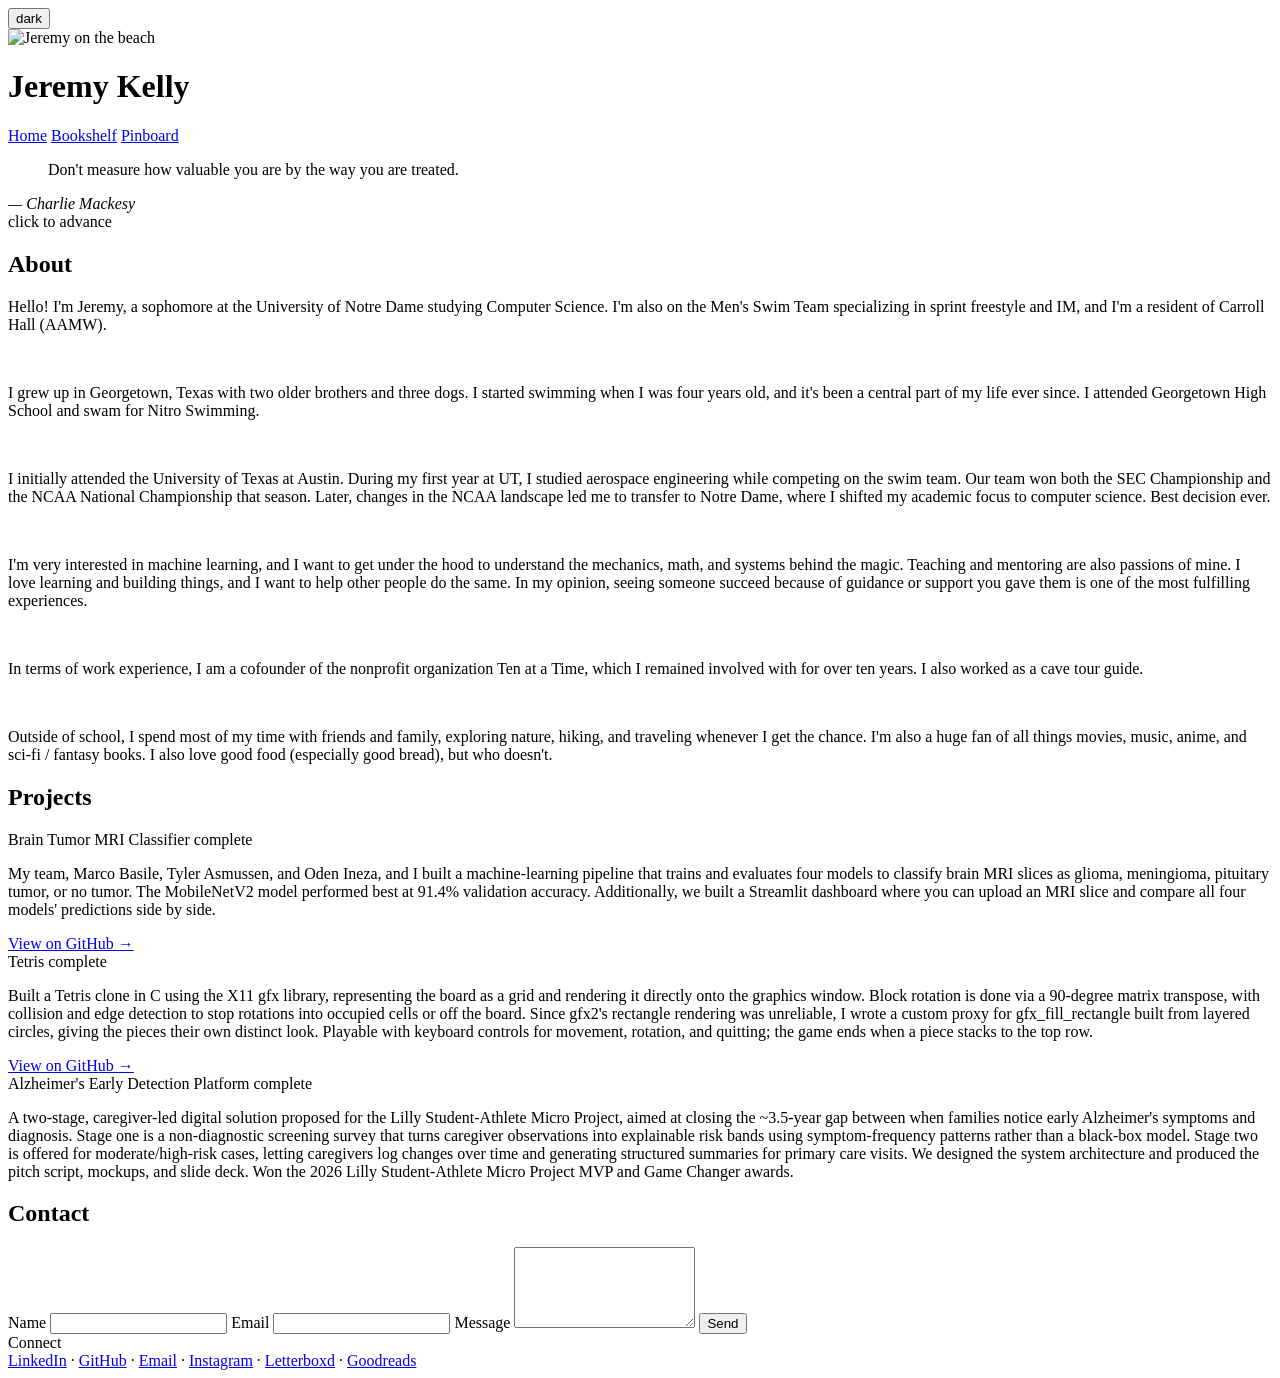
==== index.html @ 37372057 "add project descriptions" ====
<!DOCTYPE html>
<html lang="en">
    <head>
        <meta charset="UTF-8">
        <meta name="description" content="Personal website of Jeremy Kelly.">
        <meta name="viewport" content="width=device-width, initial-scale=1.0">
        <meta property="og:type" content="website">
        <meta property="og:title" content="Jeremy Kelly">
        <meta property="og:description" content="Personal website of Jeremy Kelly.">
        <meta property="og:url" content="https://keremyjelly.github.io/jelly-personal-website/">
        <meta property="og:image" content="https://keremyjelly.github.io/jelly-personal-website/assets/images/jelly-beach-smile.JPG">
        <meta name="twitter:card" content="summary_large_image">
        <meta name="twitter:title" content="Jeremy Kelly">
        <meta name="twitter:description" content="Personal website of Jeremy Kelly.">
        <meta name="twitter:image" content="https://keremyjelly.github.io/jelly-personal-website/assets/images/jelly-beach-smile.JPG">
        <base href="/jelly-personal-website/">
        <link rel="stylesheet" href="assets/style.css">
        <title>Jeremy Kelly</title>
        <!-- Set theme before CSS renders to prevent flash of wrong theme -->
        <script>
            (function () {
                const saved = localStorage.getItem('theme');
                const prefersLight = window.matchMedia('(prefers-color-scheme: light)').matches;
                document.documentElement.setAttribute('data-theme', saved || (prefersLight ? 'light' : 'dark'));
            })();
        </script>
    </head>
    <body>
        <button class="theme-toggle" id="themeToggle" onclick="toggleTheme()">dark</button>

        <div class="container">
            <main class="centered-content">
                <img src="assets/images/jelly-beach-smile.JPG" alt="Jeremy on the beach" class="profile-pic">
                <h1>Jeremy Kelly</h1>
                <div class="nav">
                    <a class="btn" href="index.html">Home</a>
                    <a class="btn" href="bookshelf.html">Bookshelf</a>
                    <a class="btn" href="pinboard.html">Pinboard</a>
                </div>

                <!-- Quote widget: sits like an inscription at the top of the journal page -->
                <div class="quote-widget" id="quoteWidget" onclick="advanceQuote()">
                    <blockquote class="quote-text" id="quoteText"></blockquote>
                    <cite class="quote-author" id="quoteAuthor"></cite>
                    <div class="quote-hint">click to advance</div>
                </div>

                <h2>About</h2>
                <div class="body-text-container">
                    <p class="body-text">
                        Hello! I'm Jeremy, a sophomore at the University of Notre Dame studying Computer Science.
                        I'm also on the Men's Swim Team specializing in sprint freestyle and IM, and I'm a resident of Carroll Hall (AAMW).
                    </p>
                    <br>
                    <p class="body-text">
                        I grew up in Georgetown, Texas with two older brothers and three dogs.
                        I started swimming when I was four years old, and it's been a central part of my life ever since.
                        I attended Georgetown High School and swam for Nitro Swimming.
                    </p>
                    <br>
                    <p class="body-text">
                        I initially attended the University of Texas at Austin.
                        During my first year at UT, I studied aerospace engineering while competing on the swim team.
                        Our team won both the SEC Championship and the NCAA National Championship that season.
                        Later, changes in the NCAA landscape led me to transfer to Notre Dame, where I shifted my academic focus to computer science.
                        Best decision ever.
                    </p>
                    <br>
                    <p class="body-text">
                        I'm very interested in machine learning, and I want to get under the hood to understand the mechanics, math, and systems behind the magic.
                        Teaching and mentoring are also passions of mine. I love learning and building things, and I want to help other people do the same.
                        In my opinion, seeing someone succeed because of guidance or support you gave them is one of the most fulfilling experiences.
                    </p>
                    <br>
                    <p class="body-text">
                        In terms of work experience, I am a cofounder of the nonprofit organization Ten at a Time, which I remained involved with for over ten years.
                        I also worked as a cave tour guide.
                    </p>
                    <br>
                    <p class="body-text">
                        Outside of school, I spend most of my time with friends and family, exploring nature, hiking, and traveling whenever I get the chance.
                        I'm also a huge fan of all things movies, music, anime, and sci-fi / fantasy books.
                        I also love good food (especially good bread), but who doesn't.
                    </p>
                </div>

                <h2>Projects</h2>
                <div class="project-list">
                    <div class="project-item">
                        <div class="project-header">
                            <span class="project-title">Brain Tumor MRI Classifier</span>
                            <span class="project-status status-complete">complete</span>
                        </div>
                        <p class="project-desc">
                            My team, Marco Basile, Tyler Asmussen, and Oden Ineza, and I built a machine-learning pipeline that trains and evaluates four models to 
                            classify brain MRI slices as glioma, meningioma, pituitary tumor, or no tumor. The MobileNetV2 model performed best at 91.4% validation 
                            accuracy. Additionally, we built a Streamlit dashboard where you can upload an MRI slice and compare all four models' predictions side by side.
                        </p>
                        <a class="project-link" href="https://github.com/keremyjelly/tumor-classification">View on GitHub →</a>
                    </div>
                    <div class="project-item">
                        <div class="project-header">
                            <span class="project-title">Tetris</span>
                            <span class="project-status status-complete">complete</span>
                        </div>
                        <p class="project-desc">
                            Built a Tetris clone in C using the X11 gfx library, representing the board as a grid and rendering it directly onto the graphics window. Block rotation is done via a 90-degree matrix transpose, with collision and edge detection to stop rotations into occupied cells or off the board. Since gfx2's rectangle rendering was unreliable, I wrote a custom proxy for gfx_fill_rectangle built from layered circles, giving the pieces their own distinct look. Playable with keyboard controls for movement, rotation, and quitting; the game ends when a piece stacks to the top row.
                        </p>
                        <a class="project-link" href="https://github.com/keremyjelly/tetris-clone">View on GitHub →</a>
                    </div>
                    <div class="project-item">
                        <div class="project-header">
                            <span class="project-title">Alzheimer's Early Detection Platform</span>
                            <span class="project-status status-complete">complete</span>
                        </div>
                        <p class="project-desc">
                            A two-stage, caregiver-led digital solution proposed for the Lilly Student-Athlete Micro Project, aimed at closing the ~3.5-year gap between when families notice early Alzheimer's symptoms and diagnosis. Stage one is a non-diagnostic screening survey that turns caregiver observations into explainable risk bands using symptom-frequency patterns rather than a black-box model. Stage two is offered for moderate/high-risk cases, letting caregivers log changes over time and generating structured summaries for primary care visits. We designed the system architecture and produced the pitch script, mockups, and slide deck. Won the 2026 Lilly Student-Athlete Micro Project MVP and Game Changer awards.
                        </p>
                    </div>
                </div>

                <h2 id="contact">Contact</h2>
                <form class="contact-form" id="contactForm" action="https://formspree.io/f/xrenbrzl" method="POST">
                    <!-- Redirects back here after a successful submit, instead of Formspree's generic page -->
                    <input type="hidden" name="_next" value="https://keremyjelly.github.io/jelly-personal-website/index.html?sent=true#contact">
                    <input type="hidden" name="_subject" value="New message from jeremykelly's site">
                    <!-- Honeypot: bots tend to fill every field; real visitors never see this one -->
                    <input type="text" name="_gotcha" style="display:none">

                    <label class="form-label" for="contact-name">Name</label>
                    <input class="form-input" type="text" id="contact-name" name="name" required>

                    <label class="form-label" for="contact-email">Email</label>
                    <input class="form-input" type="email" id="contact-email" name="email" required>

                    <label class="form-label" for="contact-message">Message</label>
                    <textarea class="form-input" id="contact-message" name="message" rows="5" required></textarea>

                    <button class="form-submit" type="submit">Send</button>
                </form>
                <p class="form-success" id="formSuccess" hidden>Thanks — I'll get back to you soon.</p>
            </main>
        </div>

        <footer class="colophon">
            <div class="colophon-name">Connect</div>
            <nav class="colophon-links">
                <a href="https://www.linkedin.com/in/jeremy-kelly-074359347">LinkedIn</a>
                <span>·</span>
                <a href="https://github.com/keremyjelly">GitHub</a>
                <span>·</span>
                <a href="mailto:jskelly2024@gmail.com">Email</a>
                <span>·</span>
                <a href="https://www.instagram.com/keremyjelly/">Instagram</a>
                <span>·</span>
                <a href="https://letterboxd.com/jkell_/">Letterboxd</a>
                <span>·</span>
                <a href="https://www.goodreads.com/user/show/188715507-jeremy-kelly">Goodreads</a>
            </nav>
        </footer>

        <script>
            // ── Theme toggle ──────────────────────────────────────────
            function toggleTheme() {
                const current = document.documentElement.getAttribute('data-theme');
                const next = current === 'dark' ? 'light' : 'dark';
                document.documentElement.setAttribute('data-theme', next);
                localStorage.setItem('theme', next);
                updateToggleLabel();
            }

            function updateToggleLabel() {
                const current = document.documentElement.getAttribute('data-theme');
                // Show the mode you'd switch TO, so the user knows what the button does
                document.getElementById('themeToggle').textContent = current === 'dark' ? 'light' : 'dark';
            }

            updateToggleLabel();

            // ── Quote cycler ──────────────────────────────────────────
            const quotes = [
                { text: "Don't measure how valuable you are by the way you are treated.", author: "— Charlie Mackesy" },
                { text: "Do you see how infinite you are?", author: "— Takehiko Inoue" },
                { text: "Preoccupied with a single leaf, you won't see the tree. Preoccupied with a single tree, you'll miss the entire forest.", author: "— Takehiko Inoue" },
                { text: "The beaten have one hope: to lose all hope.", author: "— Virgil" },
                { text: "All truly strong people are kind.", author: "— Takehiko Inoue" },
                { text: "In some way, suffering ceases to be suffering at the moment it finds a meaning, such as the meaning of a sacrifice.", author: "— Viktor E. Frankl" },
            ];

            let currentIndex = 0;
            let autoTimer;

            function showQuote(index) {
                const textEl = document.getElementById("quoteText");
                const authorEl = document.getElementById("quoteAuthor");
                const widget = document.getElementById("quoteWidget");

                widget.classList.add("fading");

                setTimeout(() => {
                    textEl.textContent = quotes[index].text;
                    authorEl.textContent = quotes[index].author;
                    widget.classList.remove("fading");
                }, 400);
            }

            function advanceQuote() {
                currentIndex = (currentIndex + 1) % quotes.length;
                showQuote(currentIndex);
                // Reset timer so a click doesn't get immediately overridden
                resetTimer();
            }

            function resetTimer() {
                clearInterval(autoTimer);
                autoTimer = setInterval(() => {
                    currentIndex = (currentIndex + 1) % quotes.length;
                    showQuote(currentIndex);
                }, 6000);
            }

            showQuote(currentIndex);
            resetTimer();

            // ── Contact form success state ───────────────────────────
            // Formspree's _next field redirects back here with ?sent=true
            // after a successful submit; swap the form for a thank-you note.
            if (new URLSearchParams(window.location.search).get('sent') === 'true') {
                document.getElementById('contactForm').hidden = true;
                document.getElementById('formSuccess').hidden = false;
            }
        </script>
    </body>
</html>
---- assets/style.css ----
@import url("https://fonts.googleapis.com/css2?family=EB+Garamond:ital,wght@0,400;0,500;0,600;1,400;1,500&family=Caveat:wght@400;500&display=swap");

/* ── Theme tokens ─────────────────────────────────────────── */
:root {
    --bg:          #f5efe6;
    --surface:     #ede3d4;
    --text:        #2c1f14;
    --text-muted:  #7a6552;
    --accent:      #b07d56;
    --link:        #7a3b1e;
    --shadow:      rgba(44, 31, 20, 0.14);
    --rule:        #c9aa88;
}

[data-theme="dark"] {
    --bg:          #1c1008;
    --surface:     #261508;
    --text:        #e8d5b7;
    --text-muted:  #9e8060;
    --accent:      #7a5c3a;
    --link:        #c9956a;
    --shadow:      rgba(0, 0, 0, 0.55);
    --rule:        #4a3320;
}

/* ── Base ─────────────────────────────────────────────────── */
html, body {
    margin: 0;
    padding: 0;
    width: 100%;
    min-height: 100%;
    background-color: var(--bg);
    color: var(--text);
    transition: background-color 0.35s ease, color 0.35s ease;
}

/* ── Layout ───────────────────────────────────────────────── */
.container {
    display: flex;
    align-items: flex-start;
    max-width: 720px;
    margin: 0 auto;
    padding: 2em 1em 2.5em;
    background-color: var(--bg);
    transition: background-color 0.35s ease;
}

.centered-content {
    display: flex;
    flex-direction: column;
    align-items: center;
    width: 100%;
}

/* ── Theme toggle ─────────────────────────────────────────── */
.theme-toggle {
    position: fixed;
    top: 1rem;
    right: 1rem;
    font-family: 'EB Garamond', serif;
    font-size: 0.9em;
    font-style: italic;
    background: var(--surface);
    color: var(--text);
    border: 1px solid var(--accent);
    border-radius: 2px;
    padding: 0.3em 0.8em;
    cursor: pointer;
    z-index: 100;
    transition: background 0.25s, color 0.25s, border-color 0.25s;
}

.theme-toggle:hover {
    background: var(--accent);
    color: var(--bg);
}

/* ── Profile image — polaroid ─────────────────────────────── */
img.profile-pic {
    width: 340px;
    height: auto;
    display: block;
    border-radius: 1px;
    margin: 1em auto;
    padding: 10px 10px 38px;
    background-color: #faf6f0;
    box-shadow: 3px 5px 18px var(--shadow), 0 1px 4px var(--shadow);
    filter: sepia(0.3) saturate(1.2) contrast(0.93) brightness(1.04);
    transform: rotate(-1.4deg);
}

/* ── Headings ─────────────────────────────────────────────── */
h1 {
    font-family: 'EB Garamond', serif;
    font-size: 3em;
    font-weight: 500;
    margin-top: 0.6em;
    margin-bottom: 0.2em;
    text-align: center;
    color: var(--text);
    letter-spacing: 0.02em;
}

h2 {
    font-family: 'EB Garamond', serif;
    font-size: 1.55em;
    font-weight: 500;
    font-style: italic;
    margin-top: 1.8em;
    margin-bottom: 0.4em;
    text-align: center;
    color: var(--text);
}

/* ── Navigation ───────────────────────────────────────────── */
.nav {
    display: flex;
    gap: 1.8em;
    margin: 0.4em 0 0.5em;
}

.btn {
    font-family: 'EB Garamond', serif;
    font-size: 1.05em;
    color: var(--link);
    text-decoration: none;
    border-bottom: 1px solid transparent;
    padding-bottom: 1px;
    transition: border-color 0.2s ease;
    background: none;
}

.btn:hover {
    border-bottom-color: var(--link);
}

/* ── Quote widget — journal header ────────────────────────── */
.quote-widget {
    width: 100%;
    max-width: 680px;
    cursor: pointer;
    padding: 0.9em 0.5em;
    margin: 1.2em 0 0.5em;
    border-top: 1px solid var(--rule);
    border-bottom: 1px solid var(--rule);
    text-align: center;
    opacity: 1;
    transition: opacity 0.4s ease;
}

.quote-widget.fading {
    opacity: 0;
}

.quote-text {
    font-family: 'Caveat', cursive;
    font-size: 1.4em;
    line-height: 1.5em;
    color: var(--text);
    margin: 0 0 0.4em;
    font-style: italic;
}

.quote-author {
    font-family: 'Caveat', cursive;
    font-size: 1.05em;
    color: var(--text-muted);
    display: block;
    text-align: right;
    padding-right: 0.75em;
}

.quote-hint {
    font-family: 'EB Garamond', serif;
    font-size: 0.72em;
    font-style: italic;
    color: var(--accent);
    margin-top: 0.6em;
    opacity: 0.75;
}

/* ── Body text ────────────────────────────────────────────── */
.body-text-container {
    width: 100%;
    max-width: 680px;
}

.body-text {
    font-family: 'EB Garamond', serif;
    font-size: 1.15em;
    line-height: 1.85em;
    text-indent: 2em;
    margin-top: 0;
    margin-bottom: 0;
    max-width: 680px;
    width: 100%;
    text-align: left;
    color: var(--text);
}

.body-text-container ul {
    padding-left: 1.5em;
    margin-top: 0.5em;
}

.body-text-container li.body-text {
    text-indent: 0;
    margin-bottom: 0.3em;
}

/* ── Colophon footer ──────────────────────────────────────── */
.colophon {
    text-align: center;
    padding: 2em 1.5em 3em;
    border-top: 1px solid var(--rule);
    margin-top: 1em;
}

.colophon-name {
    font-family: 'EB Garamond', serif;
    font-size: 0.95em;
    font-style: italic;
    color: var(--text-muted);
    margin-bottom: 0.6em;
    letter-spacing: 0.04em;
}

.colophon-links {
    display: flex;
    justify-content: center;
    align-items: center;
    flex-wrap: wrap;
    gap: 0.4em 0.6em;
    font-family: 'EB Garamond', serif;
    font-size: 0.9em;
}

.colophon-links a {
    color: var(--link);
    text-decoration: none;
    border-bottom: 1px solid transparent;
    transition: border-color 0.2s ease;
}

.colophon-links a:hover {
    border-bottom-color: var(--link);
}

.colophon-links span {
    color: var(--rule);
    user-select: none;
}

/* ── Projects ─────────────────────────────────────────────── */
.project-list {
    width: 100%;
    max-width: 680px;
    margin: 0.5em 0 2em;
}

.project-item {
    padding: 0.9em 0;
    border-bottom: 1px solid var(--rule);
}

.project-item:first-child {
    border-top: 1px solid var(--rule);
}

.project-header {
    display: flex;
    align-items: baseline;
    justify-content: space-between;
    gap: 1em;
    margin-bottom: 0.3em;
}

.project-title {
    font-family: 'EB Garamond', serif;
    font-size: 1.1em;
    font-weight: 500;
    color: var(--text);
}

.project-status {
    font-family: 'EB Garamond', serif;
    font-size: 0.78em;
    font-style: italic;
    white-space: nowrap;
    color: var(--text-muted);
}

.project-desc {
    font-family: 'EB Garamond', serif;
    font-size: 0.97em;
    line-height: 1.6em;
    color: var(--text-muted);
    margin: 0;
}

.project-link {
    display: inline-block;
    font-family: 'EB Garamond', serif;
    font-size: 0.92em;
    font-style: italic;
    color: var(--link);
    text-decoration: none;
    border-bottom: 1px solid transparent;
    margin-top: 0.5em;
    transition: border-color 0.2s ease;
}

.project-link:hover {
    border-bottom-color: var(--link);
}

/* ── Contact form ─────────────────────────────────────────── */
.contact-form {
    width: 100%;
    max-width: 480px;
    margin: 0.5em 0 2em;
    display: flex;
    flex-direction: column;
}

/* Our own display:flex above would otherwise beat the browser's
   default [hidden] { display: none } rule, since both are
   author-origin-equivalent and match on the same element. */
.contact-form[hidden] {
    display: none;
}

.form-label {
    font-family: 'EB Garamond', serif;
    font-size: 0.95em;
    font-style: italic;
    color: var(--text-muted);
    margin: 0.9em 0 0.3em;
}

.form-input {
    font-family: 'EB Garamond', serif;
    font-size: 1em;
    color: var(--text);
    background-color: var(--surface);
    border: 1px solid var(--rule);
    border-radius: 2px;
    padding: 0.5em 0.7em;
    transition: border-color 0.2s ease;
}

.form-input:focus {
    outline: none;
    border-color: var(--accent);
}

textarea.form-input {
    resize: vertical;
    font-size: 1em;
}

.form-submit {
    font-family: 'EB Garamond', serif;
    font-size: 1em;
    font-style: italic;
    align-self: flex-start;
    margin-top: 1.2em;
    background: var(--surface);
    color: var(--text);
    border: 1px solid var(--accent);
    border-radius: 2px;
    padding: 0.4em 1.3em;
    cursor: pointer;
    transition: background 0.25s, color 0.25s;
}

.form-submit:hover {
    background: var(--accent);
    color: var(--bg);
}

.form-success {
    font-family: 'EB Garamond', serif;
    font-size: 1.05em;
    font-style: italic;
    color: var(--text-muted);
    margin: 0.5em 0 2em;
}

/* ── Cork board ───────────────────────────────────────────── */
.corkboard {
    width: 100%;
    box-sizing: border-box;
    padding: 3.5rem 1.5rem 4rem;
    background-color: #b8966a;
    background-image:
        repeating-linear-gradient(
            0deg,
            transparent, transparent 2px,
            rgba(0, 0, 0, 0.03) 2px, rgba(0, 0, 0, 0.03) 3px
        ),
        repeating-linear-gradient(
            90deg,
            transparent, transparent 5px,
            rgba(160, 110, 50, 0.07) 5px, rgba(160, 110, 50, 0.07) 6px
        );
    box-shadow: inset 0 3px 14px rgba(0, 0, 0, 0.22), inset 0 -3px 10px rgba(0, 0, 0, 0.16);
}

[data-theme="dark"] .corkboard {
    background-color: #6b4c2a;
    background-image:
        repeating-linear-gradient(
            0deg,
            transparent, transparent 2px,
            rgba(0, 0, 0, 0.05) 2px, rgba(0, 0, 0, 0.05) 3px
        ),
        repeating-linear-gradient(
            90deg,
            transparent, transparent 5px,
            rgba(90, 60, 20, 0.1) 5px, rgba(90, 60, 20, 0.1) 6px
        );
}

.board-grid {
    display: flex;
    flex-wrap: wrap;
    justify-content: center;
    align-items: flex-start;
    gap: 7rem 6rem;
    max-width: 1000px;
    margin: 0 auto;
}

/* Shared pin dot */
.pin-card {
    position: relative;
    transform: rotate(var(--rot, 0deg)) translateY(var(--mt, 0px));
    transition: transform 0.2s ease, box-shadow 0.2s ease, z-index 0s;
    z-index: 1;
}

.pin-card:hover {
    transform: rotate(0deg) translateY(var(--mt, 0px)) scale(1.04);
    z-index: 10;
}

.pin-card::before {
    content: '';
    position: absolute;
    top: -10px;
    left: 50%;
    transform: translateX(-50%);
    width: 14px;
    height: 14px;
    border-radius: 50%;
    background: radial-gradient(circle at 38% 35%, #e8cfa0, #7a5010);
    box-shadow: 0 2px 5px rgba(0, 0, 0, 0.5);
    z-index: 2;
}

/* Note cards */
.note-card {
    width: 210px;
    background-color: #fdf5e4;
    padding: 1.4em 1.2em 1em;
    box-shadow: 2px 4px 14px rgba(0, 0, 0, 0.3);
    text-decoration: none;
    display: block;
    color: inherit;
}

[data-theme="dark"] .note-card {
    background-color: #efe0bc;
}

.note-card:hover {
    box-shadow: 4px 7px 22px rgba(0, 0, 0, 0.38);
}

.note-title {
    font-family: 'Caveat', cursive;
    font-size: 1.25em;
    font-weight: 500;
    color: #2c1f14;
    margin: 0 0 0.5em;
    line-height: 1.3;
}

.note-body {
    font-family: 'EB Garamond', serif;
    font-size: 0.88em;
    line-height: 1.55em;
    color: #4a3728;
    margin: 0 0 1em;
}

.note-date {
    font-family: 'EB Garamond', serif;
    font-size: 0.78em;
    font-style: italic;
    color: #7a6552;
    display: block;
    text-align: right;
}

/* Polaroid cards */
.polaroid-card {
    width: 176px;
    background-color: #faf6f0;
    padding: 8px 8px 36px;
    box-shadow: 2px 4px 14px rgba(0, 0, 0, 0.3);
}

.polaroid-card:hover {
    box-shadow: 4px 7px 22px rgba(0, 0, 0, 0.38);
}

.polaroid-placeholder {
    width: 100%;
    aspect-ratio: 1;
    background-color: #d6c9b0;
    display: flex;
    align-items: center;
    justify-content: center;
}

.polaroid-placeholder-text {
    font-family: 'EB Garamond', serif;
    font-size: 0.8em;
    font-style: italic;
    color: #8a7a65;
}

.polaroid-caption {
    font-family: 'Caveat', cursive;
    font-size: 1em;
    color: #3d2b1f;
    text-align: center;
    margin: 0.5em 0 0;
}

/* Board footer */
.board-footer {
    text-align: center;
    padding: 2.2em 0 1em;
    background-color: var(--bg);
    transition: background-color 0.35s ease;
}

.view-all-link {
    font-family: 'EB Garamond', serif;
    font-size: 1.05em;
    font-style: italic;
    color: var(--link);
    text-decoration: none;
    border-bottom: 1px solid transparent;
    transition: border-color 0.2s ease;
}

.view-all-link:hover {
    border-bottom-color: var(--link);
}

/* ── Blog list ────────────────────────────────────────────── */
.blog-list {
    width: 100%;
    max-width: 620px;
    margin: 1.5em 0 2.5em;
}

.blog-list-empty {
    width: 100%;
    max-width: 620px;
    margin: 1.5em 0 2.5em;
    text-align: center;
}

.blog-list-empty .body-text {
    text-indent: 0;
    color: var(--text-muted);
    font-style: italic;
}

.blog-list-item {
    display: flex;
    align-items: baseline;
    gap: 1.2em;
    padding: 0.55em 0 0.55em 0.75em;
    border-bottom: 1px solid var(--rule);
    border-left: 3px solid transparent;
}

.blog-list-item:first-child {
    border-top: 1px solid var(--rule);
}

.blog-list-item:nth-child(5n+1) { border-left-color: #c9a8b2; } /* dusty rose */
.blog-list-item:nth-child(5n+2) { border-left-color: #a8b8a0; } /* sage green */
.blog-list-item:nth-child(5n+3) { border-left-color: #a8b4c8; } /* muted blue */
.blog-list-item:nth-child(5n+4) { border-left-color: #c4b0cc; } /* soft lavender */
.blog-list-item:nth-child(5n+5) { border-left-color: #c8b89a; } /* warm sand */

.blog-list-item time {
    font-family: 'EB Garamond', serif;
    font-size: 0.88em;
    font-style: italic;
    color: var(--text-muted);
    white-space: nowrap;
    flex-shrink: 0;
}

.blog-list-item a {
    font-family: 'EB Garamond', serif;
    font-size: 1.05em;
    color: var(--link);
    text-decoration: none;
    border-bottom: 1px solid transparent;
    transition: border-color 0.2s ease;
}

.blog-list-item a:hover {
    border-bottom-color: var(--link);
}

/* ── Film cards (Letterboxd recents) ─────────────────────── */
.films-section {
    max-width: 940px;
    margin: 3.5rem auto 0;
    padding-top: 1.5rem;
    border-top: 1px solid rgba(255, 255, 255, 0.12);
}

.board-label {
    font-family: 'Caveat', cursive;
    font-size: 1.1em;
    color: rgba(255, 255, 255, 0.55);
    text-align: center;
    margin: 0 0 1.5rem;
    letter-spacing: 0.06em;
}

.films-row {
    display: flex;
    flex-wrap: wrap;
    justify-content: center;
    gap: 2rem 1.8rem;
}

.film-poster {
    width: 100%;
    aspect-ratio: 2 / 3;
    object-fit: cover;
    display: block;
    filter: sepia(0.25) saturate(1.15) contrast(0.93) brightness(1.03);
}

.film-rating {
    font-family: 'Caveat', cursive;
    font-size: 0.95em;
    color: #3d2b1f;
    text-align: center;
    margin: 0.2em 0 0;
}

/* ── Ticket stub (film cards) ─────────────────────────────── */
.ticket-card {
    display: flex;
    width: 300px;
    height: 115px;
    background-color: #fdf5e4;
    box-shadow: 2px 4px 14px rgba(0, 0, 0, 0.3);
    overflow: hidden;
}

/* Reposition pin to top-left punch-hole style */
.ticket-card::before {
    top: 12px;
    left: 14px;
    transform: none;
}

.ticket-card:hover {
    box-shadow: 4px 7px 22px rgba(0, 0, 0, 0.38);
}

[data-theme="dark"] .ticket-card {
    background-color: #efe0bc;
}

.ticket-main {
    flex: 1;
    padding: 0.75em 1.5em 1.25em 2em;
    border-right: 2px dashed #c9aa88;
    display: flex;
    flex-direction: column;
    justify-content: center;
    gap: 0.2em;
    min-width: 0;
}

.ticket-stub {
    width: 54px;
    flex-shrink: 0;
    display: flex;
    align-items: center;
    justify-content: center;
}

.ticket-title {
    font-family: 'Caveat', cursive;
    font-size: 1.15em;
    font-weight: 500;
    color: #2c1f14;
    margin: 0;
    line-height: 1.2;
    white-space: nowrap;
    overflow: hidden;
    text-overflow: ellipsis;
}

.ticket-meta {
    font-family: 'EB Garamond', serif;
    font-size: 0.8em;
    font-style: italic;
    color: #7a6552;
    margin: 0;
}

.ticket-note {
    font-family: 'EB Garamond', serif;
    font-size: 0.82em;
    color: #4a3728;
    margin: 0;
    white-space: nowrap;
    overflow: hidden;
    text-overflow: ellipsis;
}

.ticket-stub-text {
    font-family: 'Caveat', cursive;
    font-size: 0.88em;
    color: #7a6552;
    writing-mode: vertical-rl;
    transform: rotate(180deg);
    letter-spacing: 0.05em;
}

/* ── ASCII art ────────────────────────────────────────────── */
.ascii-art {
    font-family: 'EB Garamond', serif;
    font-size: 0.8em;
    line-height: 1em;
    white-space: pre;
    text-align: center;
    margin-top: 1em;
    margin-bottom: 0.5em;
    color: var(--text);
    font-style: normal;
}

/* ── Responsive ───────────────────────────────────────────────
   Everything above is written desktop-first (fixed widths,
   large gaps), so these breakpoints override downward instead
   of building up. Two stops: 768px catches tablets (iPad
   portrait is exactly 768px), 480px catches phones. */

/* Tablet and below */
@media (max-width: 768px) {
    .container {
        padding: 1.75em 1em 2em;
    }

    h1 {
        font-size: 2.3em;
    }

    img.profile-pic {
        width: 260px;
    }

    /* The desktop gap (7rem 6rem) was sized for a wide corkboard;
       at tablet width it leaves huge dead space between cards. */
    .corkboard {
        padding: 2.5rem 1rem 3rem;
    }

    .board-grid {
        gap: 4rem 2.5rem;
    }
}

/* Phone */
@media (max-width: 480px) {
    h1 {
        font-size: 1.9em;
    }

    img.profile-pic {
        width: 190px;
        padding: 8px 8px 28px;
    }

    .quote-text {
        font-size: 1.2em;
    }

    .nav {
        gap: 1.1em;
    }

    .corkboard {
        padding: 2rem 0.75rem 2.5rem;
    }

    .board-grid {
        gap: 2.5rem 1.5rem;
    }

    .films-row {
        gap: 1.5rem 1rem;
    }

    /* Title + status share a row via space-between; a long title
       ("Brain Tumor MRI Classifier") next to "complete" no longer
       fits one line at phone width, so let it wrap. */
    .project-header {
        flex-wrap: wrap;
    }

    /* Date + link sit side by side by default; stack them so the
       date doesn't force the link into a narrow leftover column. */
    .blog-list-item {
        flex-direction: column;
        align-items: flex-start;
        gap: 0.2em;
    }

    .colophon-links {
        gap: 0.3em 0.5em;
        font-size: 0.85em;
    }
}
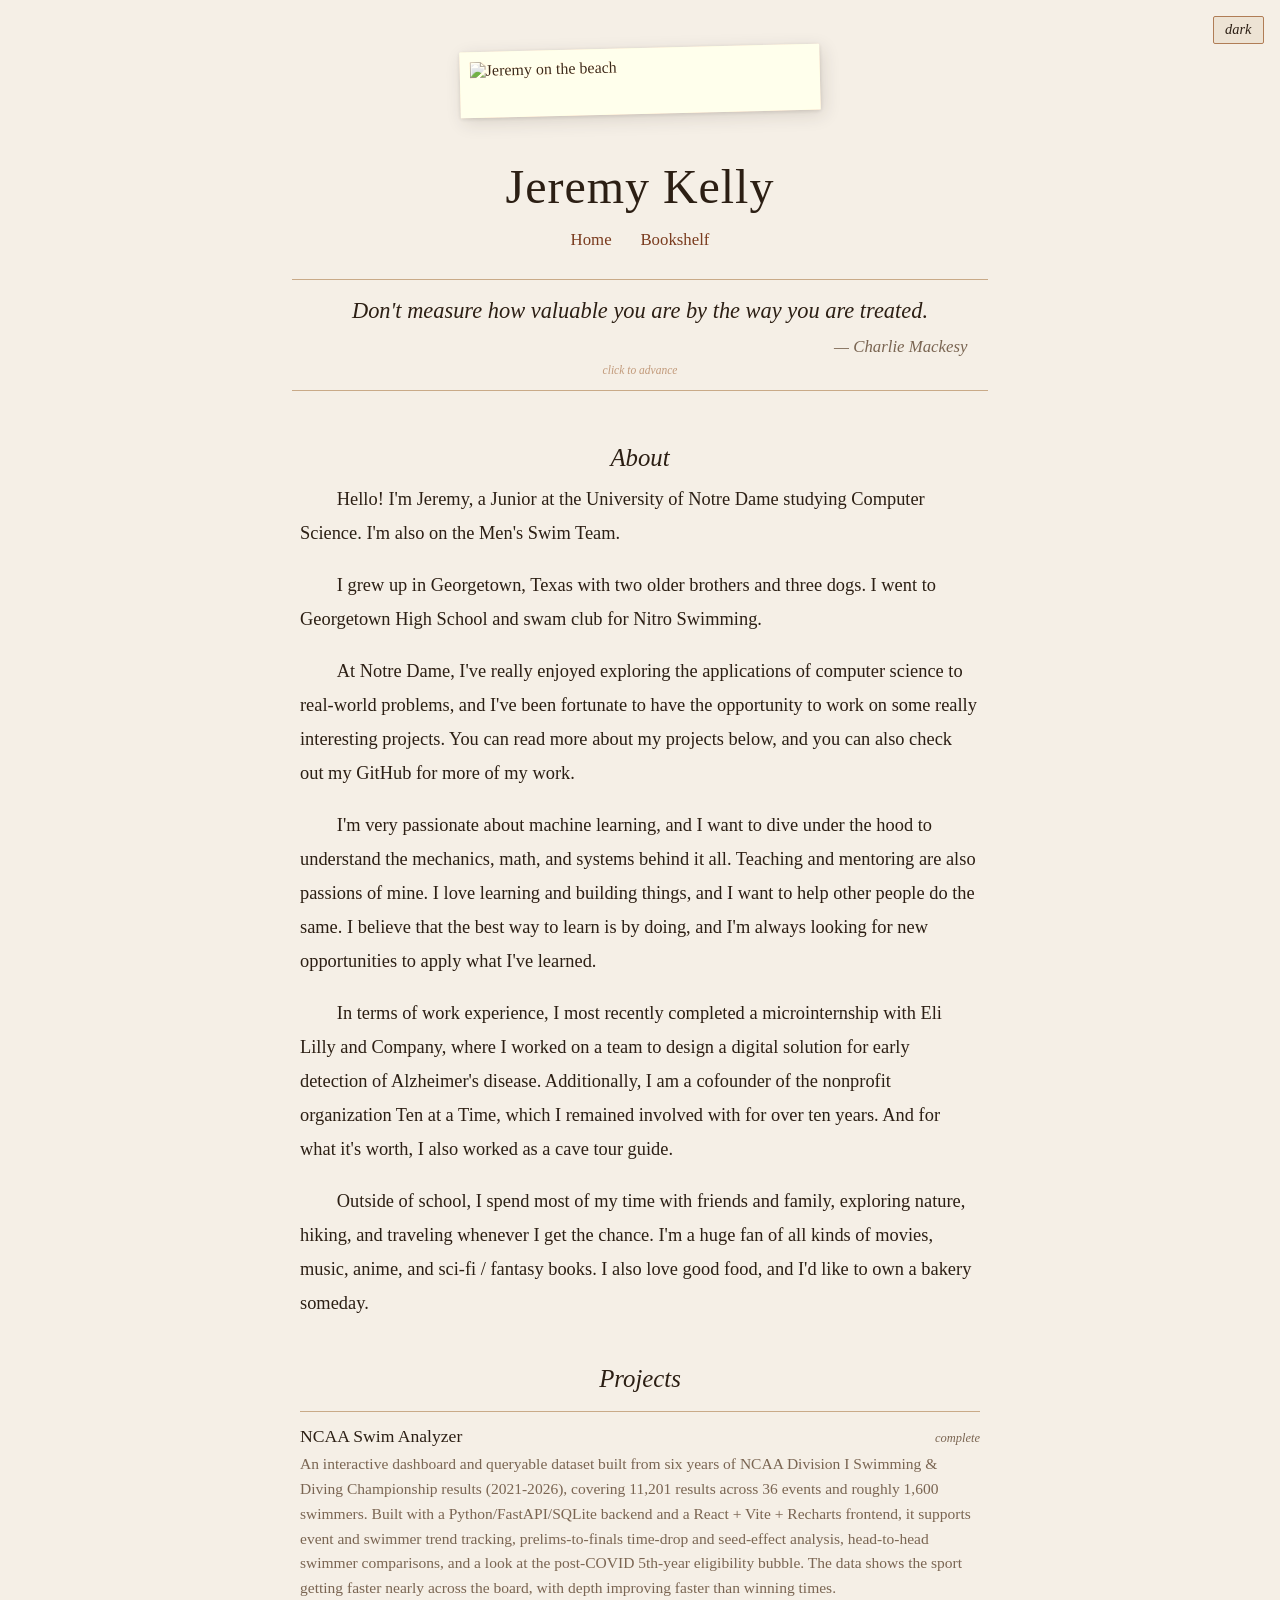
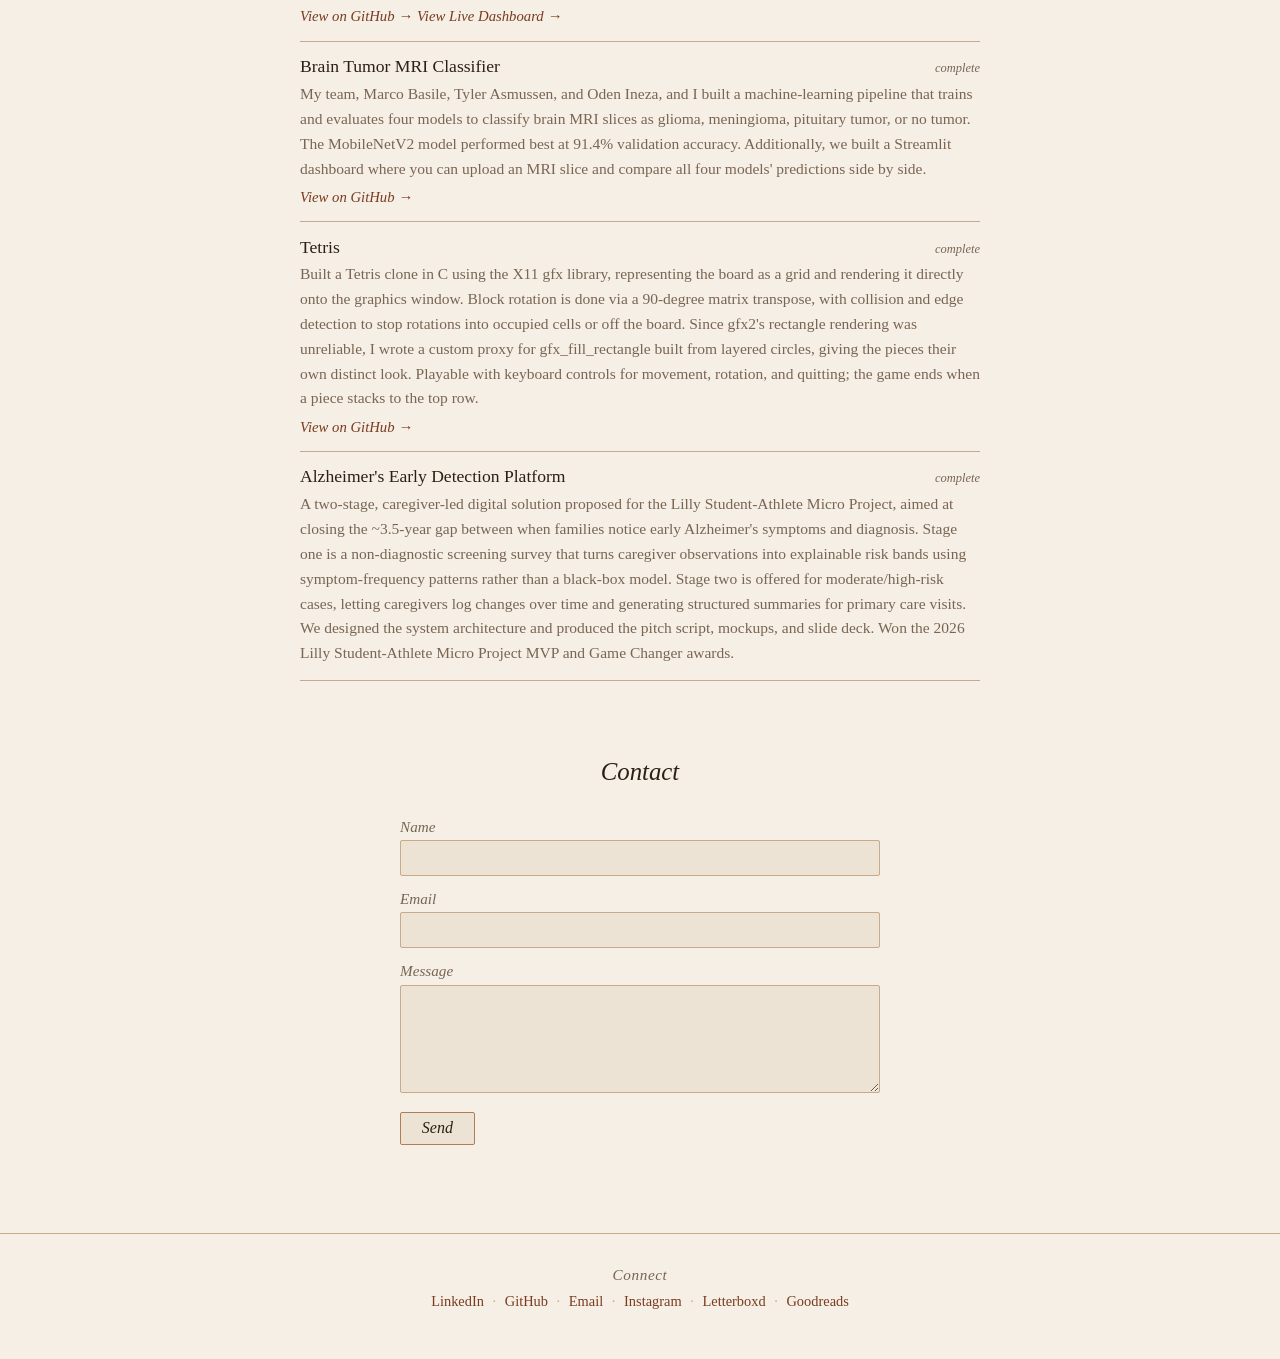
==== commit f07e1fca: "add ncaa analysis card" ====
--- a/index.html
+++ b/index.html
@@ -7,13 +7,13 @@
         <meta property="og:type" content="website">
         <meta property="og:title" content="Jeremy Kelly">
         <meta property="og:description" content="Personal website of Jeremy Kelly.">
-        <meta property="og:url" content="https://keremyjelly.github.io/jelly-personal-website/">
-        <meta property="og:image" content="https://keremyjelly.github.io/jelly-personal-website/assets/images/jelly-beach-smile.JPG">
+        <meta property="og:url" content="https://keremyjelly.github.io/">
+        <meta property="og:image" content="https://keremyjelly.github.io/assets/images/jelly-beach-smile.JPG">
         <meta name="twitter:card" content="summary_large_image">
         <meta name="twitter:title" content="Jeremy Kelly">
         <meta name="twitter:description" content="Personal website of Jeremy Kelly.">
-        <meta name="twitter:image" content="https://keremyjelly.github.io/jelly-personal-website/assets/images/jelly-beach-smile.JPG">
-        <base href="/jelly-personal-website/">
+        <meta name="twitter:image" content="https://keremyjelly.github.io/assets/images/jelly-beach-smile.JPG">
+        <base href="/">
         <link rel="stylesheet" href="assets/style.css">
         <title>Jeremy Kelly</title>
         <!-- Set theme before CSS renders to prevent flash of wrong theme -->
@@ -35,7 +35,6 @@
                 <div class="nav">
                     <a class="btn" href="index.html">Home</a>
                     <a class="btn" href="bookshelf.html">Bookshelf</a>
-                    <a class="btn" href="pinboard.html">Pinboard</a>
                 </div>
 
                 <!-- Quote widget: sits like an inscription at the top of the journal page -->
@@ -48,44 +47,52 @@
                 <h2>About</h2>
                 <div class="body-text-container">
                     <p class="body-text">
-                        Hello! I'm Jeremy, a sophomore at the University of Notre Dame studying Computer Science.
-                        I'm also on the Men's Swim Team specializing in sprint freestyle and IM, and I'm a resident of Carroll Hall (AAMW).
+                        Hello! I'm Jeremy, a Junior at the University of Notre Dame studying Computer Science.
+                        I'm also on the Men's Swim Team.
                     </p>
                     <br>
                     <p class="body-text">
                         I grew up in Georgetown, Texas with two older brothers and three dogs.
-                        I started swimming when I was four years old, and it's been a central part of my life ever since.
-                        I attended Georgetown High School and swam for Nitro Swimming.
-                    </p>
-                    <br>
-                    <p class="body-text">
-                        I initially attended the University of Texas at Austin.
-                        During my first year at UT, I studied aerospace engineering while competing on the swim team.
-                        Our team won both the SEC Championship and the NCAA National Championship that season.
-                        Later, changes in the NCAA landscape led me to transfer to Notre Dame, where I shifted my academic focus to computer science.
-                        Best decision ever.
-                    </p>
-                    <br>
-                    <p class="body-text">
-                        I'm very interested in machine learning, and I want to get under the hood to understand the mechanics, math, and systems behind the magic.
+                        I went to Georgetown High School and swam club for Nitro Swimming.
+                    </p>
+                    <br>
+                    <p class="body-text">
+                        At Notre Dame, I've really enjoyed exploring the applications of computer science to real-world problems, and I've been fortunate to have the opportunity to work on some really interesting projects.
+                        You can read more about my projects below, and you can also check out my GitHub for more of my work.
+                    </p>
+                    <br>
+                    <p class="body-text">
+                        I'm very passionate about machine learning, and I want to dive under the hood to understand the mechanics, math, and systems behind it all.
                         Teaching and mentoring are also passions of mine. I love learning and building things, and I want to help other people do the same.
-                        In my opinion, seeing someone succeed because of guidance or support you gave them is one of the most fulfilling experiences.
-                    </p>
-                    <br>
-                    <p class="body-text">
-                        In terms of work experience, I am a cofounder of the nonprofit organization Ten at a Time, which I remained involved with for over ten years.
-                        I also worked as a cave tour guide.
+                        I believe that the best way to learn is by doing, and I'm always looking for new opportunities to apply what I've learned.
+                    </p>
+                    <br>
+                    <p class="body-text">
+                        In terms of work experience, I most recently completed a microinternship with Eli Lilly and Company, where I worked on a team to design a digital solution for early detection of Alzheimer's disease.
+                        Additionally, I am a cofounder of the nonprofit organization Ten at a Time, which I remained involved with for over ten years.
+                        And for what it's worth, I also worked as a cave tour guide.
                     </p>
                     <br>
                     <p class="body-text">
                         Outside of school, I spend most of my time with friends and family, exploring nature, hiking, and traveling whenever I get the chance.
-                        I'm also a huge fan of all things movies, music, anime, and sci-fi / fantasy books.
-                        I also love good food (especially good bread), but who doesn't.
+                        I'm a huge fan of all kinds of movies, music, anime, and sci-fi / fantasy books.
+                        I also love good food, and I'd like to own a bakery someday.
                     </p>
                 </div>
 
                 <h2>Projects</h2>
                 <div class="project-list">
+                    <div class="project-item">
+                        <div class="project-header">
+                            <span class="project-title">NCAA Swim Analyzer</span>
+                            <span class="project-status status-complete">complete</span>
+                        </div>
+                        <p class="project-desc">
+                            An interactive dashboard and queryable dataset built from six years of NCAA Division I Swimming & Diving Championship results (2021-2026), covering 11,201 results across 36 events and roughly 1,600 swimmers. Built with a Python/FastAPI/SQLite backend and a React + Vite + Recharts frontend, it supports event and swimmer trend tracking, prelims-to-finals time-drop and seed-effect analysis, head-to-head swimmer comparisons, and a look at the post-COVID 5th-year eligibility bubble. The data shows the sport getting faster nearly across the board, with depth improving faster than winning times.
+                        </p>
+                        <a class="project-link" href="https://github.com/keremyjelly/ncaa-swim-analyzer">View on GitHub →</a>
+                        <a class="project-link" href="https://ncaa-swim-analyzer.fastapicloud.dev">View Live Dashboard →</a>
+                    </div>
                     <div class="project-item">
                         <div class="project-header">
                             <span class="project-title">Brain Tumor MRI Classifier</span>
@@ -122,7 +129,7 @@
                 <h2 id="contact">Contact</h2>
                 <form class="contact-form" id="contactForm" action="https://formspree.io/f/xrenbrzl" method="POST">
                     <!-- Redirects back here after a successful submit, instead of Formspree's generic page -->
-                    <input type="hidden" name="_next" value="https://keremyjelly.github.io/jelly-personal-website/index.html?sent=true#contact">
+                    <input type="hidden" name="_next" value="https://keremyjelly.github.io/index.html?sent=true#contact">
                     <input type="hidden" name="_subject" value="New message from jeremykelly's site">
                     <!-- Honeypot: bots tend to fill every field; real visitors never see this one -->
                     <input type="text" name="_gotcha" style="display:none">
@@ -185,6 +192,9 @@
                 { text: "The beaten have one hope: to lose all hope.", author: "— Virgil" },
                 { text: "All truly strong people are kind.", author: "— Takehiko Inoue" },
                 { text: "In some way, suffering ceases to be suffering at the moment it finds a meaning, such as the meaning of a sacrifice.", author: "— Viktor E. Frankl" },
+                { text: "\"But man is not made for defeat,\" he said. \"A man can be destroyed but not defeated.\"", author: "— Ernest Hemingway" },
+                { text: "You can't see the birds that fly above you if you're always looking down.", author: "— Taiyo Matsumoto" },
+
             ];
 
             let currentIndex = 0;
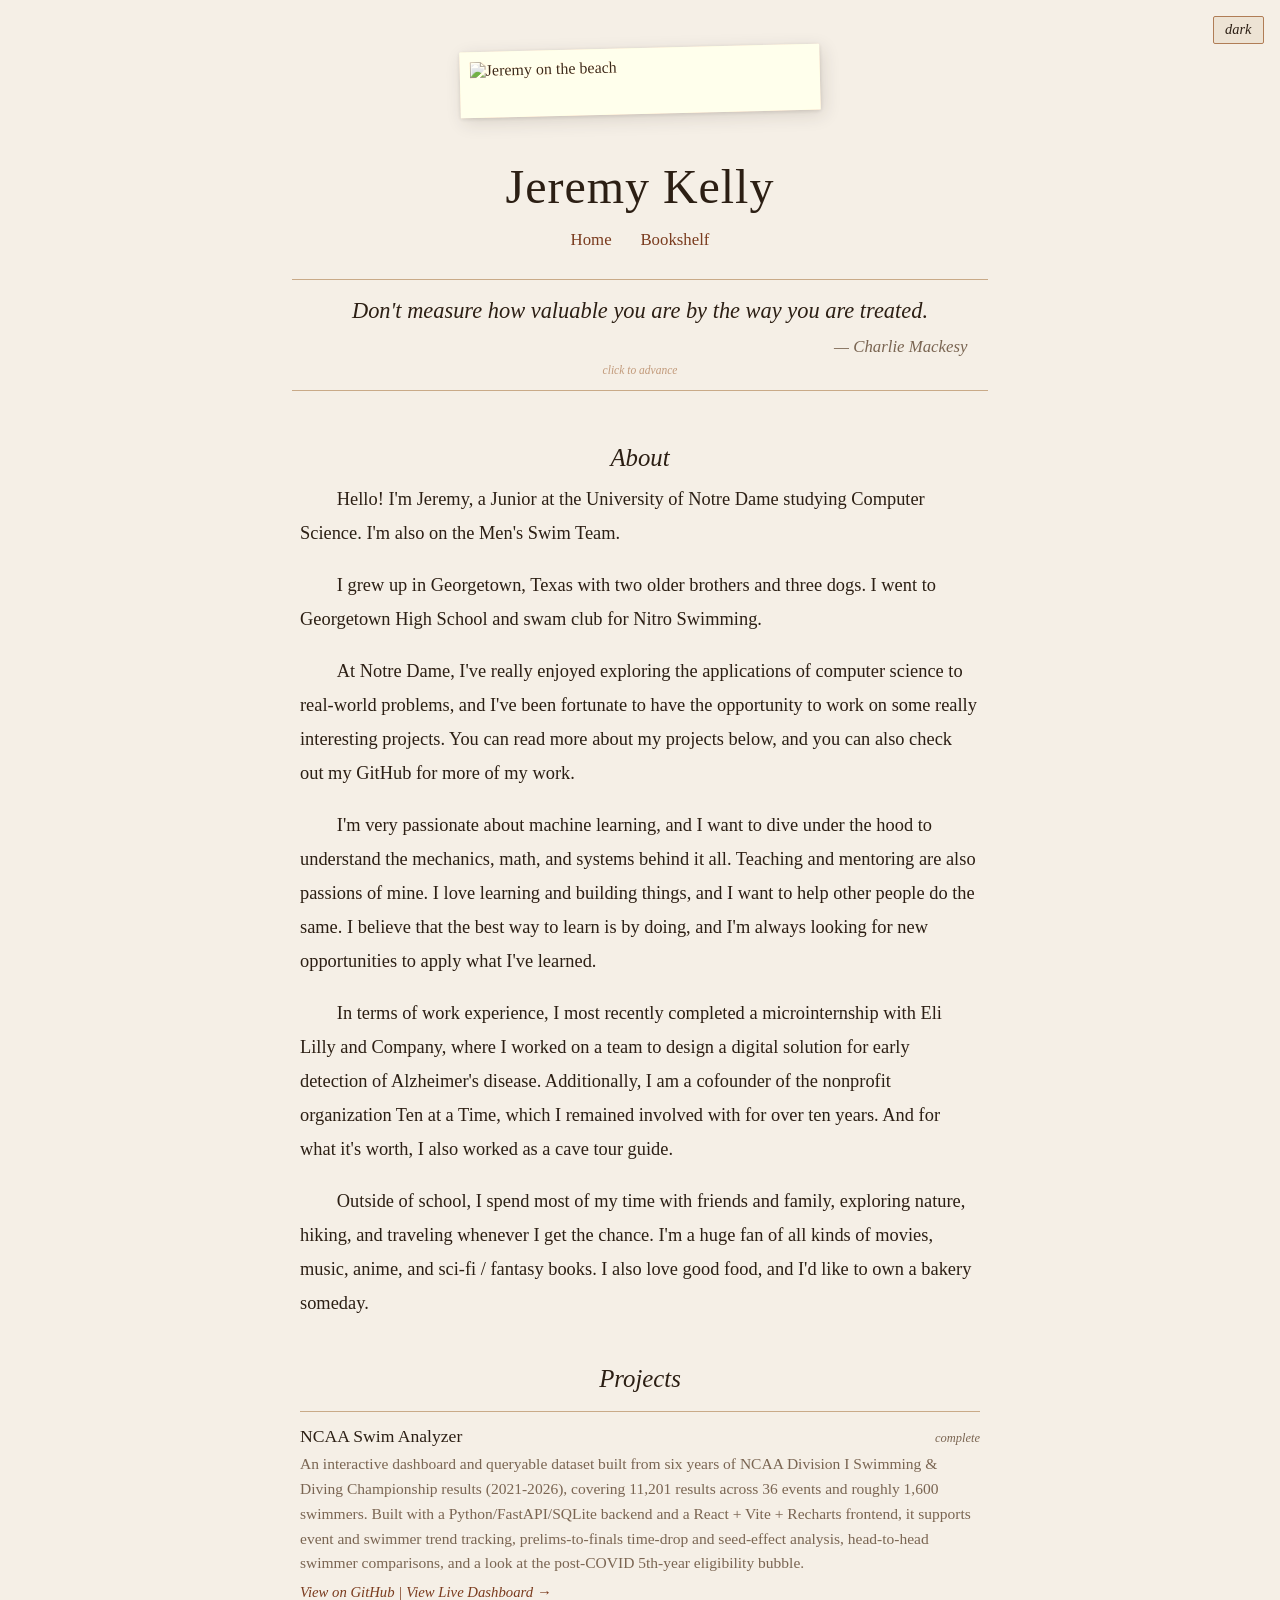
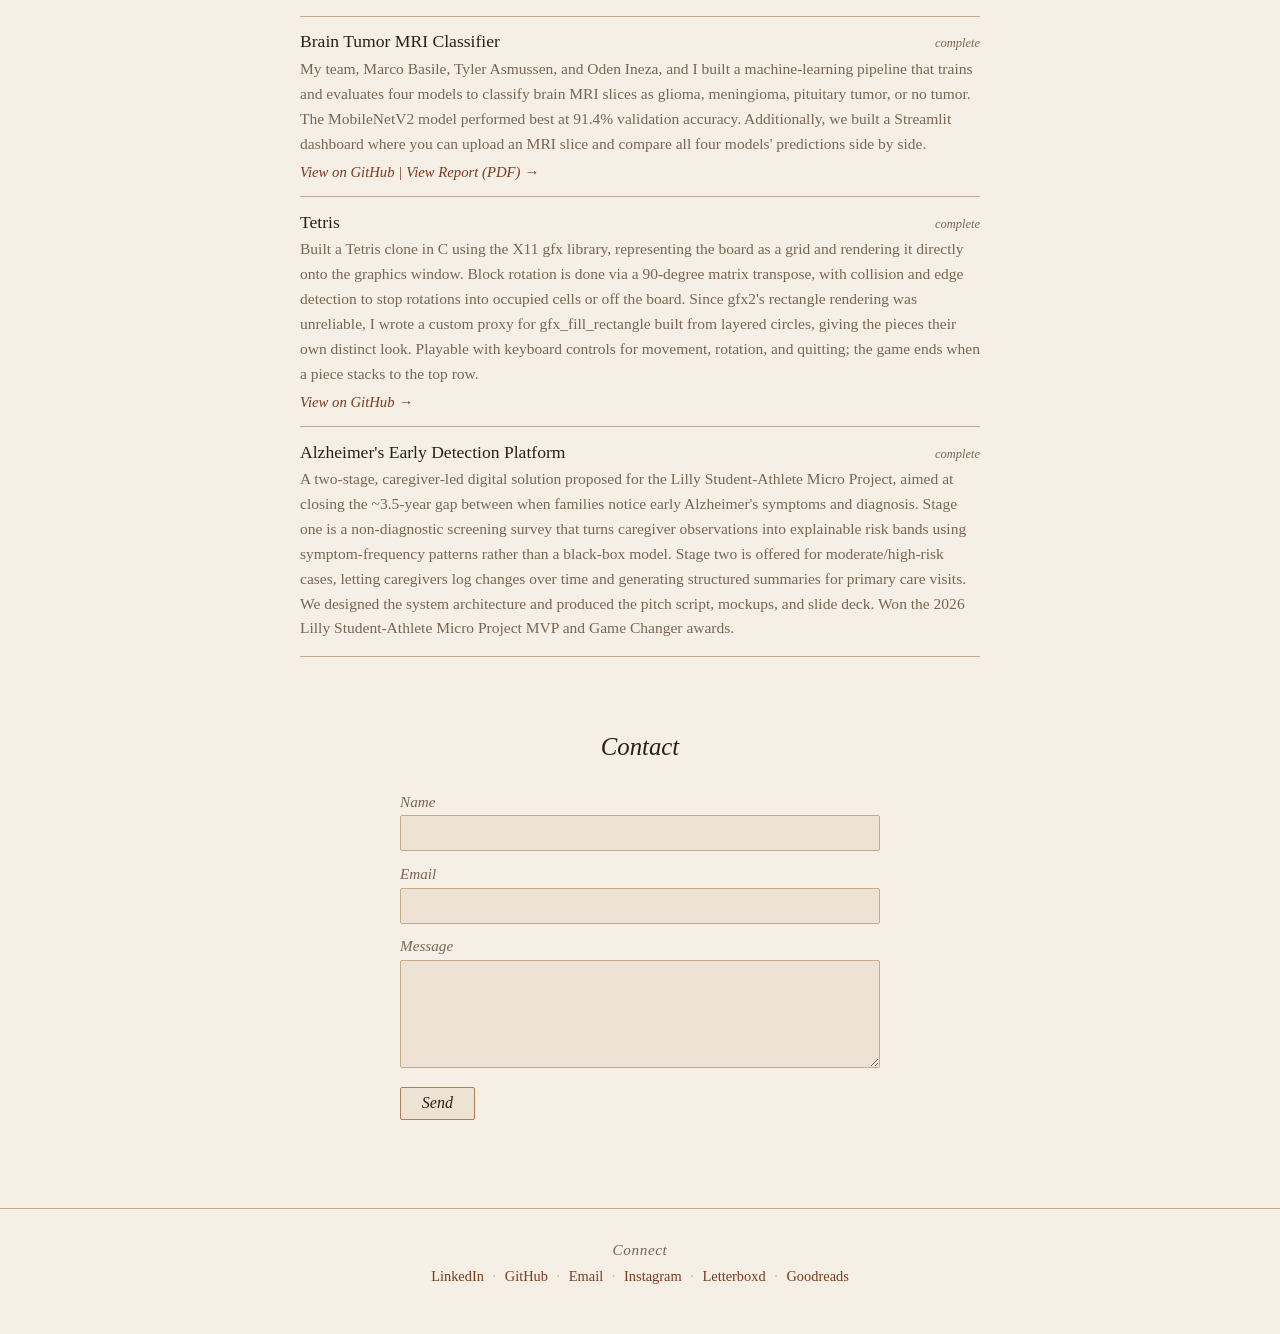
==== commit 9c1a5916: "add mle report" ====
--- a/index.html
+++ b/index.html
@@ -88,9 +88,9 @@
                             <span class="project-status status-complete">complete</span>
                         </div>
                         <p class="project-desc">
-                            An interactive dashboard and queryable dataset built from six years of NCAA Division I Swimming & Diving Championship results (2021-2026), covering 11,201 results across 36 events and roughly 1,600 swimmers. Built with a Python/FastAPI/SQLite backend and a React + Vite + Recharts frontend, it supports event and swimmer trend tracking, prelims-to-finals time-drop and seed-effect analysis, head-to-head swimmer comparisons, and a look at the post-COVID 5th-year eligibility bubble. The data shows the sport getting faster nearly across the board, with depth improving faster than winning times.
-                        </p>
-                        <a class="project-link" href="https://github.com/keremyjelly/ncaa-swim-analyzer">View on GitHub →</a>
+                            An interactive dashboard and queryable dataset built from six years of NCAA Division I Swimming & Diving Championship results (2021-2026), covering 11,201 results across 36 events and roughly 1,600 swimmers. Built with a Python/FastAPI/SQLite backend and a React + Vite + Recharts frontend, it supports event and swimmer trend tracking, prelims-to-finals time-drop and seed-effect analysis, head-to-head swimmer comparisons, and a look at the post-COVID 5th-year eligibility bubble.
+                        </p>
+                        <a class="project-link" href="https://github.com/keremyjelly/ncaa-swim-analyzer">View on GitHub |</a>
                         <a class="project-link" href="https://ncaa-swim-analyzer.fastapicloud.dev">View Live Dashboard →</a>
                     </div>
                     <div class="project-item">
@@ -103,7 +103,8 @@
                             classify brain MRI slices as glioma, meningioma, pituitary tumor, or no tumor. The MobileNetV2 model performed best at 91.4% validation 
                             accuracy. Additionally, we built a Streamlit dashboard where you can upload an MRI slice and compare all four models' predictions side by side.
                         </p>
-                        <a class="project-link" href="https://github.com/keremyjelly/tumor-classification">View on GitHub →</a>
+                        <a class="project-link" href="https://github.com/keremyjelly/tumor-classification">View on GitHub |</a>
+                        <a class="project-link" href="assets/files/ml_final_deliverable.pdf">View Report (PDF) →</a>
                     </div>
                     <div class="project-item">
                         <div class="project-header">
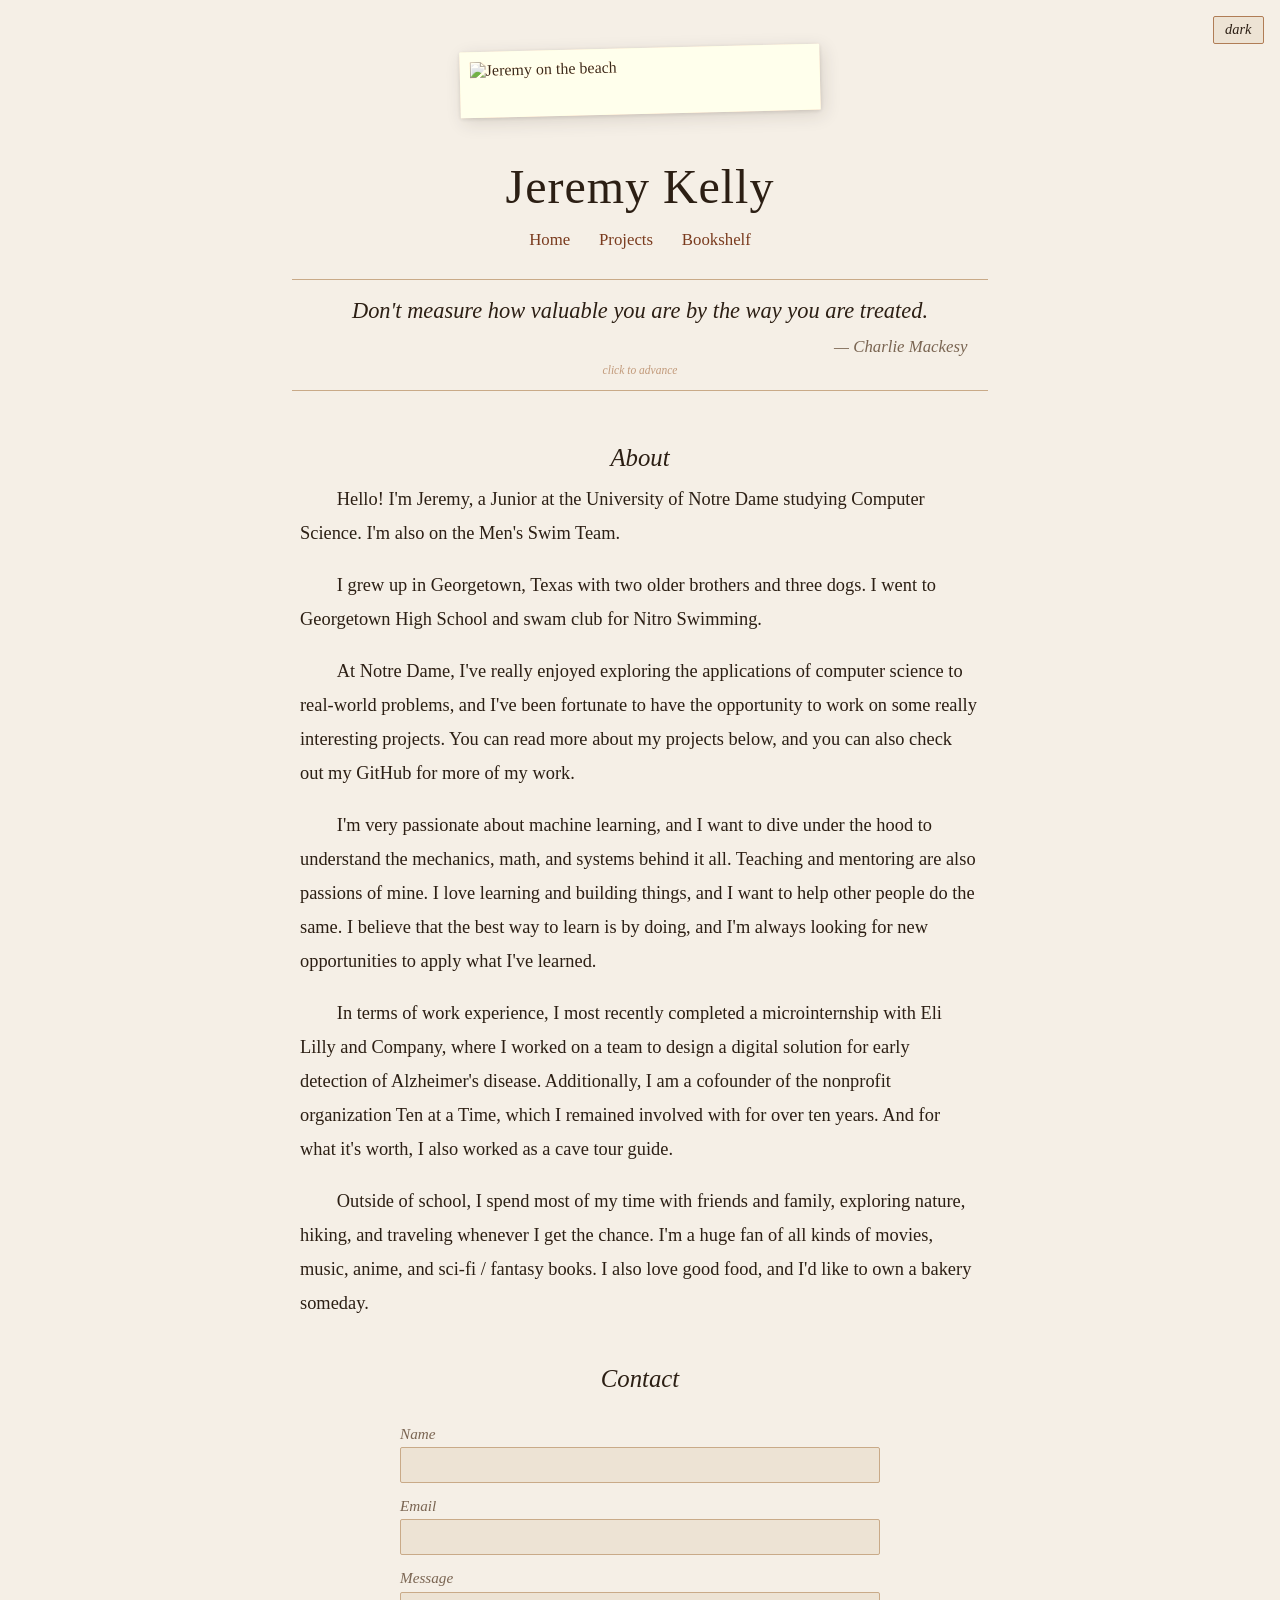
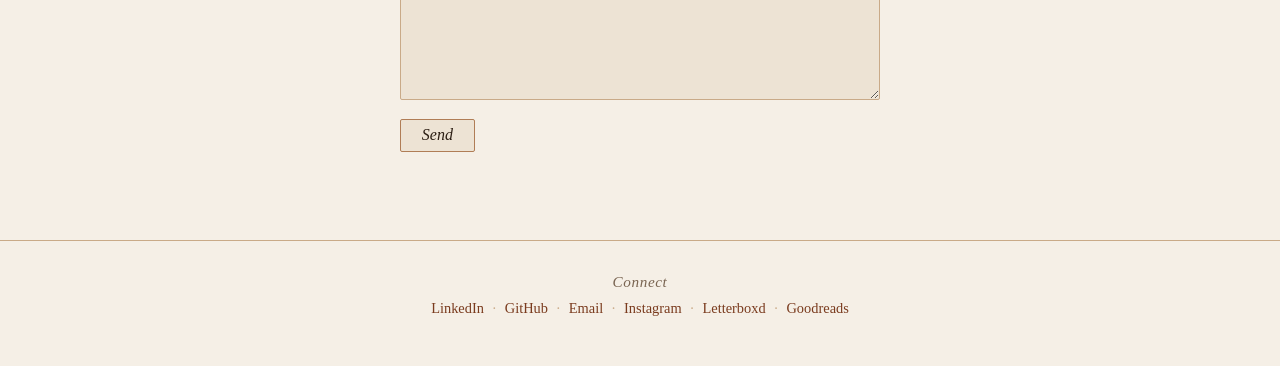
==== commit d4a09619: "create projects page" ====
--- a/index.html
+++ b/index.html
@@ -34,6 +34,7 @@
                 <h1>Jeremy Kelly</h1>
                 <div class="nav">
                     <a class="btn" href="index.html">Home</a>
+                    <a class="btn" href="projects.html">Projects</a>
                     <a class="btn" href="bookshelf.html">Bookshelf</a>
                 </div>
 
@@ -78,53 +79,6 @@
                         I'm a huge fan of all kinds of movies, music, anime, and sci-fi / fantasy books.
                         I also love good food, and I'd like to own a bakery someday.
                     </p>
-                </div>
-
-                <h2>Projects</h2>
-                <div class="project-list">
-                    <div class="project-item">
-                        <div class="project-header">
-                            <span class="project-title">NCAA Swim Analyzer</span>
-                            <span class="project-status status-complete">complete</span>
-                        </div>
-                        <p class="project-desc">
-                            An interactive dashboard and queryable dataset built from six years of NCAA Division I Swimming & Diving Championship results (2021-2026), covering 11,201 results across 36 events and roughly 1,600 swimmers. Built with a Python/FastAPI/SQLite backend and a React + Vite + Recharts frontend, it supports event and swimmer trend tracking, prelims-to-finals time-drop and seed-effect analysis, head-to-head swimmer comparisons, and a look at the post-COVID 5th-year eligibility bubble.
-                        </p>
-                        <a class="project-link" href="https://github.com/keremyjelly/ncaa-swim-analyzer">View on GitHub |</a>
-                        <a class="project-link" href="https://ncaa-swim-analyzer.fastapicloud.dev">View Live Dashboard →</a>
-                    </div>
-                    <div class="project-item">
-                        <div class="project-header">
-                            <span class="project-title">Brain Tumor MRI Classifier</span>
-                            <span class="project-status status-complete">complete</span>
-                        </div>
-                        <p class="project-desc">
-                            My team, Marco Basile, Tyler Asmussen, and Oden Ineza, and I built a machine-learning pipeline that trains and evaluates four models to 
-                            classify brain MRI slices as glioma, meningioma, pituitary tumor, or no tumor. The MobileNetV2 model performed best at 91.4% validation 
-                            accuracy. Additionally, we built a Streamlit dashboard where you can upload an MRI slice and compare all four models' predictions side by side.
-                        </p>
-                        <a class="project-link" href="https://github.com/keremyjelly/tumor-classification">View on GitHub |</a>
-                        <a class="project-link" href="assets/files/ml_final_deliverable.pdf">View Report (PDF) →</a>
-                    </div>
-                    <div class="project-item">
-                        <div class="project-header">
-                            <span class="project-title">Tetris</span>
-                            <span class="project-status status-complete">complete</span>
-                        </div>
-                        <p class="project-desc">
-                            Built a Tetris clone in C using the X11 gfx library, representing the board as a grid and rendering it directly onto the graphics window. Block rotation is done via a 90-degree matrix transpose, with collision and edge detection to stop rotations into occupied cells or off the board. Since gfx2's rectangle rendering was unreliable, I wrote a custom proxy for gfx_fill_rectangle built from layered circles, giving the pieces their own distinct look. Playable with keyboard controls for movement, rotation, and quitting; the game ends when a piece stacks to the top row.
-                        </p>
-                        <a class="project-link" href="https://github.com/keremyjelly/tetris-clone">View on GitHub →</a>
-                    </div>
-                    <div class="project-item">
-                        <div class="project-header">
-                            <span class="project-title">Alzheimer's Early Detection Platform</span>
-                            <span class="project-status status-complete">complete</span>
-                        </div>
-                        <p class="project-desc">
-                            A two-stage, caregiver-led digital solution proposed for the Lilly Student-Athlete Micro Project, aimed at closing the ~3.5-year gap between when families notice early Alzheimer's symptoms and diagnosis. Stage one is a non-diagnostic screening survey that turns caregiver observations into explainable risk bands using symptom-frequency patterns rather than a black-box model. Stage two is offered for moderate/high-risk cases, letting caregivers log changes over time and generating structured summaries for primary care visits. We designed the system architecture and produced the pitch script, mockups, and slide deck. Won the 2026 Lilly Student-Athlete Micro Project MVP and Game Changer awards.
-                        </p>
-                    </div>
                 </div>
 
                 <h2 id="contact">Contact</h2>
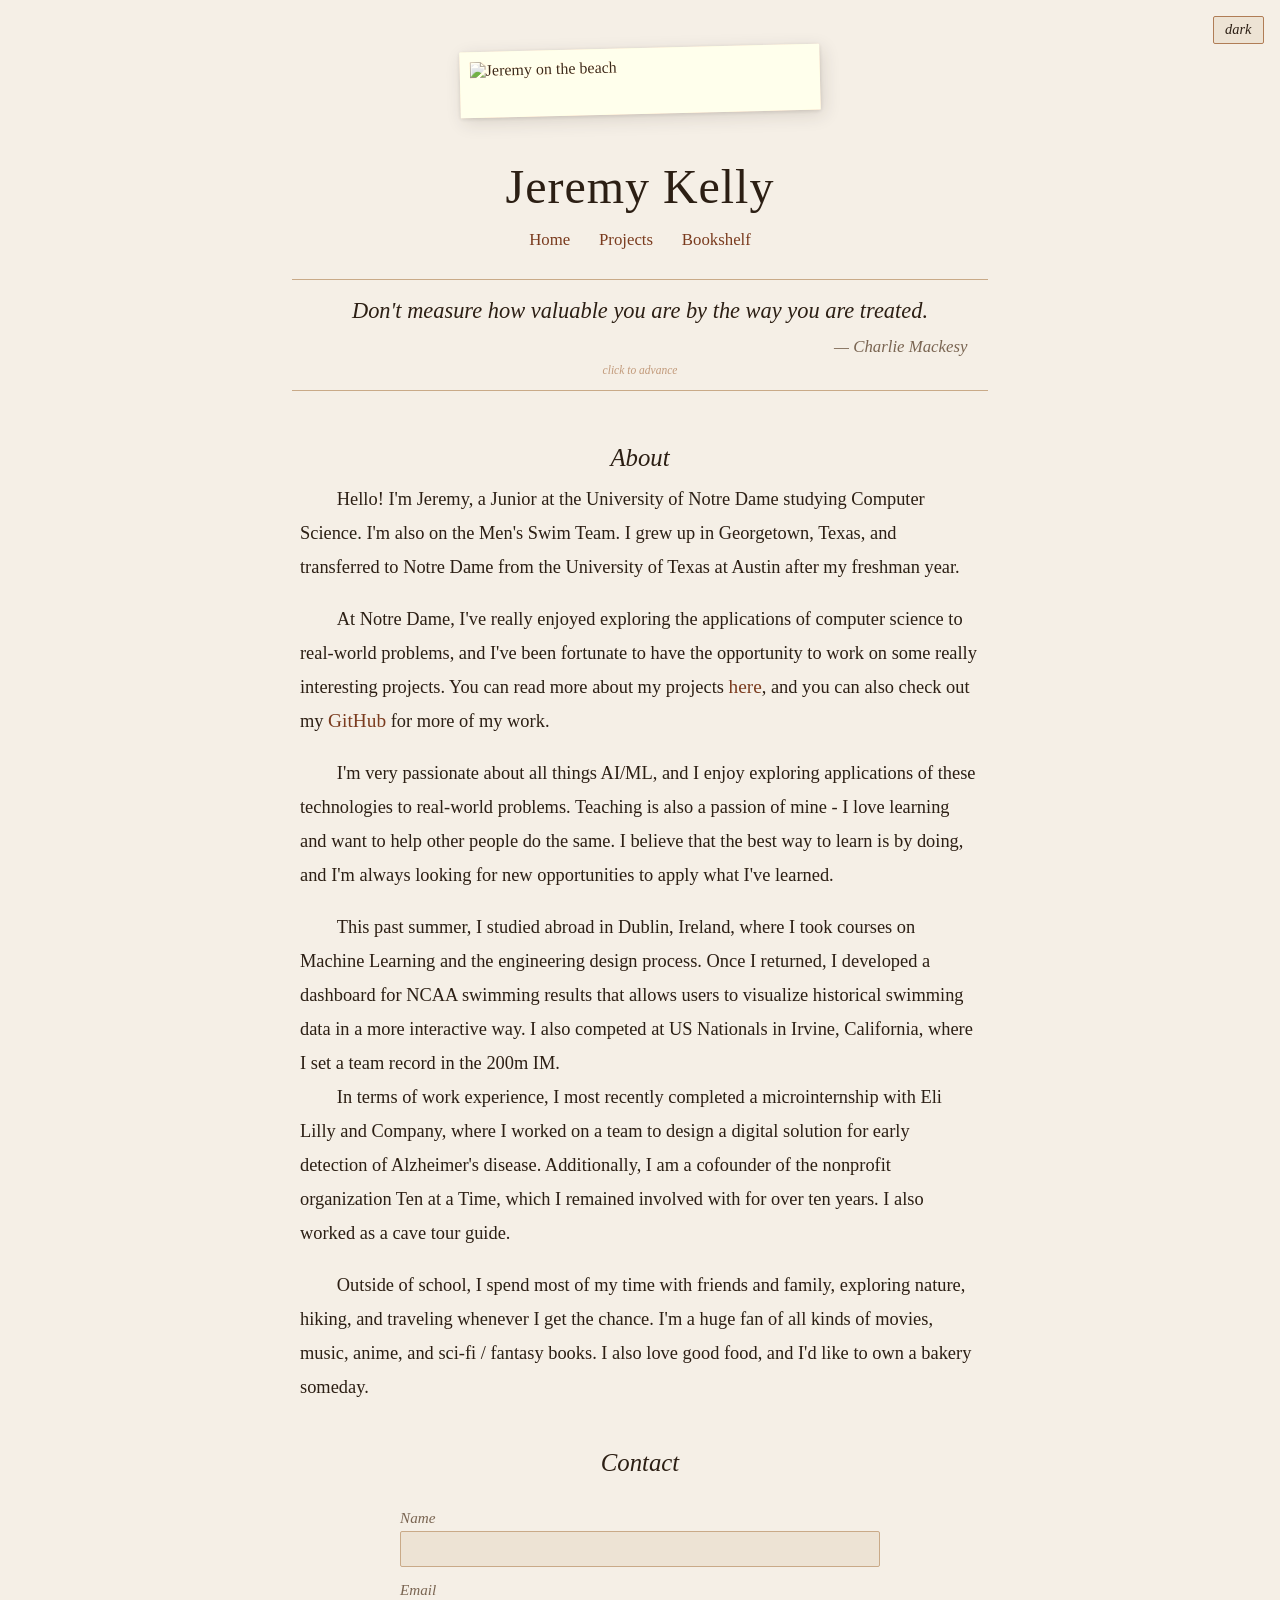
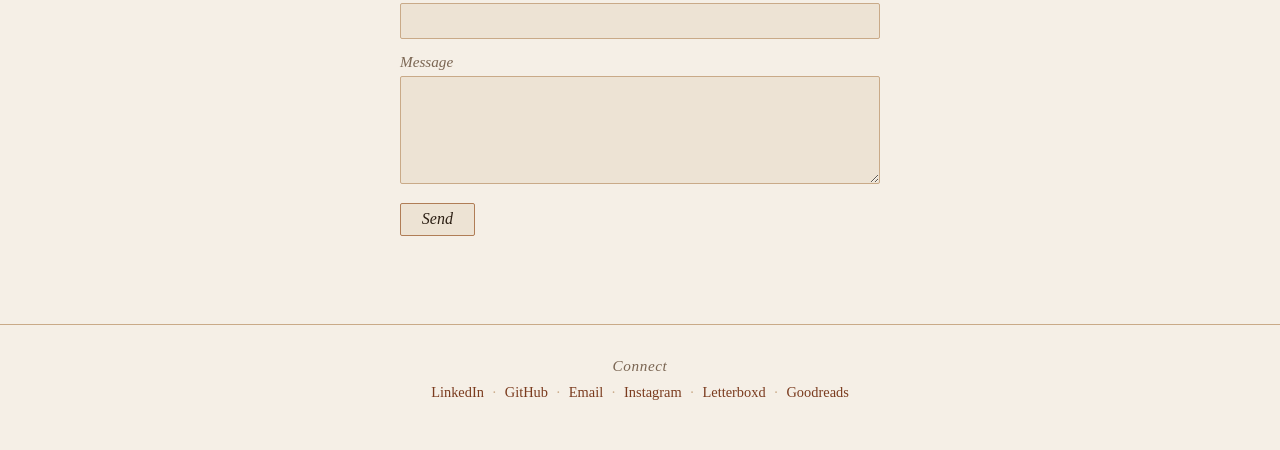
==== commit ee44b2f2: "update bio" ====
--- a/index.html
+++ b/index.html
@@ -48,30 +48,28 @@
                 <h2>About</h2>
                 <div class="body-text-container">
                     <p class="body-text">
-                        Hello! I'm Jeremy, a Junior at the University of Notre Dame studying Computer Science.
-                        I'm also on the Men's Swim Team.
-                    </p>
-                    <br>
-                    <p class="body-text">
-                        I grew up in Georgetown, Texas with two older brothers and three dogs.
-                        I went to Georgetown High School and swam club for Nitro Swimming.
+                        Hello! I'm Jeremy, a Junior at the University of Notre Dame studying Computer Science. 
+                        I'm also on the Men's Swim Team.  I grew up in Georgetown, Texas, and transferred to Notre Dame from the University of Texas at Austin after my freshman year.
                     </p>
                     <br>
                     <p class="body-text">
                         At Notre Dame, I've really enjoyed exploring the applications of computer science to real-world problems, and I've been fortunate to have the opportunity to work on some really interesting projects.
-                        You can read more about my projects below, and you can also check out my GitHub for more of my work.
+                        You can read more about my projects <a class="btn" href="projects.html">here</a>, and you can also check out my <a class="btn" href="https://github.com/keremyjelly" target="_blank">GitHub</a> for more of my work.
                     </p>
                     <br>
                     <p class="body-text">
-                        I'm very passionate about machine learning, and I want to dive under the hood to understand the mechanics, math, and systems behind it all.
-                        Teaching and mentoring are also passions of mine. I love learning and building things, and I want to help other people do the same.
+                        I'm very passionate about all things AI/ML, and I enjoy exploring applications of these technologies to real-world problems.  
+                        Teaching is also a passion of mine - I love learning and want to help other people do the same.
                         I believe that the best way to learn is by doing, and I'm always looking for new opportunities to apply what I've learned.
                     </p>
                     <br>
                     <p class="body-text">
+                        This past summer, I studied abroad in Dublin, Ireland, where I took courses on Machine Learning and the engineering design process. Once I returned, I developed a dashboard for NCAA swimming results that allows users to visualize historical swimming data in a more interactive way. I also competed at US Nationals in Irvine, California, where I set a team record in the 200m IM. 
+                    </p>
+                    <p class="body-text">
                         In terms of work experience, I most recently completed a microinternship with Eli Lilly and Company, where I worked on a team to design a digital solution for early detection of Alzheimer's disease.
                         Additionally, I am a cofounder of the nonprofit organization Ten at a Time, which I remained involved with for over ten years.
-                        And for what it's worth, I also worked as a cave tour guide.
+                        I also worked as a cave tour guide.
                     </p>
                     <br>
                     <p class="body-text">
